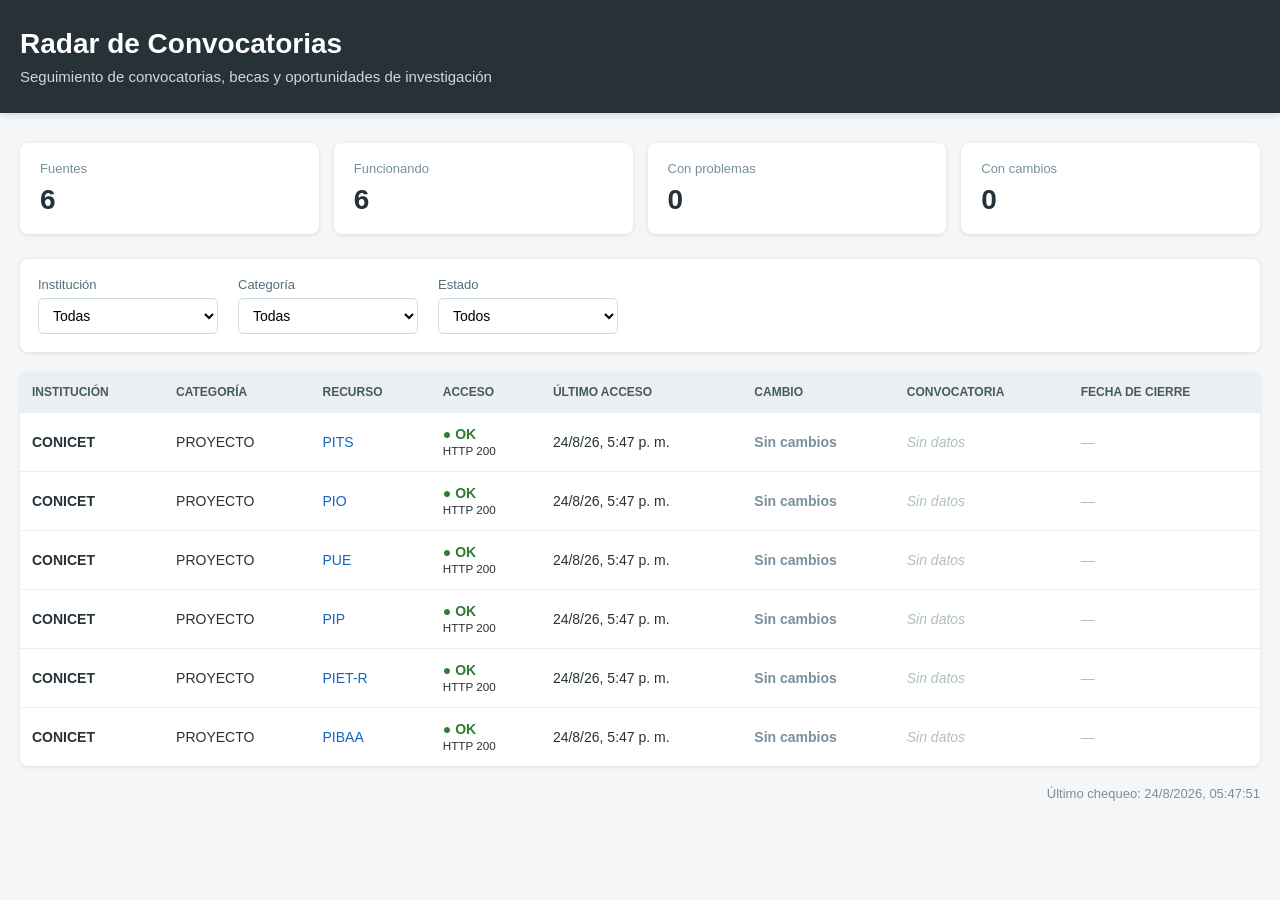
==== web/index.html @ c3f6b5f7 "commit inicial" ====
<!DOCTYPE html>
<html lang="es">

<head>
    <meta charset="UTF-8">

    <meta name="viewport" content="width=device-width, initial-scale=1.0">

    <title>Radar de Convocatorias</title>

    <link rel="stylesheet" href="style.css">
</head>

<body>

    <header>
        <div class="header-content">
            <h1>Radar de Convocatorias</h1>

            <p>
                Seguimiento de convocatorias, becas y oportunidades
                de investigación
            </p>
        </div>
    </header>


    <main>

        <!-- =====================================================
         Resumen
         ===================================================== -->

        <section class="resumen">

            <div class="resumen-card">
                <span class="resumen-label">
                    Fuentes
                </span>

                <strong id="total-fuentes">
                    -
                </strong>
            </div>


            <div class="resumen-card">
                <span class="resumen-label">
                    Funcionando
                </span>

                <strong id="fuentes-ok">
                    -
                </strong>
            </div>


            <div class="resumen-card">
                <span class="resumen-label">
                    Con problemas
                </span>

                <strong id="fuentes-error">
                    -
                </strong>
            </div>


            <div class="resumen-card">
                <span class="resumen-label">
                    Con cambios
                </span>

                <strong id="fuentes-cambio">
                    -
                </strong>
            </div>

        </section>


        <!-- =====================================================
         Filtros
         ===================================================== -->

        <section class="filtros">

            <label>
                Institución

                <select id="filtro-institucion">
                    <option value="">
                        Todas
                    </option>
                </select>
            </label>


            <label>
                Categoría

                <select id="filtro-categoria">
                    <option value="">
                        Todas
                    </option>
                </select>
            </label>


            <label>
                Estado

                <select id="filtro-estado">
                    <option value="">
                        Todos
                    </option>

                    <option value="ok">
                        Funcionando
                    </option>

                    <option value="error">
                        Con problemas
                    </option>

                    <option value="cambio">
                        Con cambios
                    </option>
                </select>
            </label>

        </section>


        <!-- =====================================================
         Tabla
         ===================================================== -->

        <section class="tabla-container">

            <table>

                <thead>

                    <tr>

                        <th>
                            Institución
                        </th>

                        <th>
                            Categoría
                        </th>

                        <th>
                            Recurso
                        </th>

                        <th>
                            Acceso
                        </th>

                        <th>
                            Último acceso
                        </th>

                        <th>
                            Cambio
                        </th>

                        <!-- IA -->

                        <th>
                            Convocatoria
                        </th>

                        <th>
                            Fecha de cierre
                        </th>

                    </tr>

                </thead>

                <tbody id="tabla-resultados">

                    <tr>
                        <td colspan="8" class="cargando">
                            Cargando...
                        </td>
                    </tr>

                </tbody>

            </table>

        </section>


        <!-- =====================================================
         Información
         ===================================================== -->

        <section class="pie">

            <span id="ultima-actualizacion">
                -
            </span>

        </section>

    </main>


    <script src="app.js"></script>

</body>

</html>
---- web/style.css ----
* {
    box-sizing: border-box;
}


body {
    margin: 0;

    font-family:
        Arial,
        Helvetica,
        sans-serif;

    background: #f4f6f8;

    color: #263238;
}


header {
    background: #263238;

    color: white;

    padding: 28px 20px;

    box-shadow:
        0 2px 6px rgba(0, 0, 0, 0.15);
}


.header-content {
    max-width: 1400px;

    margin: auto;
}


header h1 {
    margin: 0 0 8px 0;

    font-size: 28px;
}


header p {
    margin: 0;

    color: #cfd8dc;

    font-size: 15px;
}


main {
    max-width: 1400px;

    margin: 30px auto;

    padding: 0 20px;
}


/* ============================================================
   Resumen
   ============================================================ */

.resumen {
    display: grid;

    grid-template-columns:
        repeat(4, 1fr);

    gap: 15px;

    margin-bottom: 25px;
}


.resumen-card {
    background: white;

    border-radius: 8px;

    padding: 18px 20px;

    box-shadow:
        0 1px 4px rgba(0, 0, 0, 0.10);
}


.resumen-label {
    display: block;

    color: #78909c;

    font-size: 13px;

    margin-bottom: 8px;
}


.resumen-card strong {
    font-size: 28px;
}


/* ============================================================
   Filtros
   ============================================================ */

.filtros {
    display: flex;

    gap: 20px;

    background: white;

    padding: 18px;

    border-radius: 8px;

    margin-bottom: 20px;

    box-shadow:
        0 1px 4px rgba(0, 0, 0, 0.10);
}


.filtros label {
    display: flex;

    flex-direction: column;

    gap: 6px;

    font-size: 13px;

    color: #546e7a;
}


.filtros select {
    min-width: 180px;

    padding: 8px 10px;

    border:
        1px solid #cfd8dc;

    border-radius: 5px;

    background: white;

    font-size: 14px;
}


/* ============================================================
   Tabla
   ============================================================ */

.tabla-container {
    background: white;

    border-radius: 8px;

    overflow-x: auto;

    box-shadow:
        0 1px 4px rgba(0, 0, 0, 0.10);
}


table {
    width: 100%;

    border-collapse: collapse;

    font-size: 14px;
}


thead {
    background: #eceff1;
}


th {
    text-align: left;

    padding: 13px 12px;

    color: #455a64;

    font-size: 12px;

    text-transform: uppercase;

    white-space: nowrap;
}


td {
    padding: 13px 12px;

    border-top:
        1px solid #eceff1;

    vertical-align: middle;
}


tbody tr:hover {
    background: #fafafa;
}


/* ============================================================
   Estados
   ============================================================ */

.estado {
    display: inline-flex;

    align-items: center;

    gap: 6px;

    font-weight: bold;

    white-space: nowrap;
}


.estado-ok {
    color: #2e7d32;
}


.estado-error {
    color: #c62828;
}


.estado-cambio {
    color: #ef6c00;
}


.estado-sin-cambio {
    color: #78909c;
}


/* ============================================================
   Enlaces
   ============================================================ */

a {
    color: #1565c0;

    text-decoration: none;
}


a:hover {
    text-decoration: underline;
}


/* ============================================================
   Campos de IA
   ============================================================ */

.ia-pendiente {
    color: #b0bec5;

    font-style: italic;

    white-space: nowrap;
}


.fecha {
    white-space: nowrap;
}


.badge {
    display: inline-block;

    padding: 4px 8px;

    border-radius: 12px;

    font-size: 12px;

    font-weight: bold;
}


.badge-pendiente {
    background: #eceff1;

    color: #78909c;
}


.badge-fecha {
    display: inline-block;

    padding: 4px 8px;

    border-radius: 12px;

    font-size: 12px;

    font-weight: bold;

    background: #e8f5e9;

    color: #2e7d32;

    border: 1px solid #c8e6c9;
}


/* ============================================================
   Cargando
   ============================================================ */

.cargando {
    text-align: center;

    padding: 40px;

    color: #78909c;
}


/* ============================================================
   Pie
   ============================================================ */

.pie {
    margin-top: 20px;

    color: #78909c;

    font-size: 13px;

    text-align: right;
}


/* ============================================================
   Responsive
   ============================================================ */

@media (max-width: 900px) {

    .resumen {
        grid-template-columns:
            repeat(2, 1fr);
    }

}


@media (max-width: 600px) {

    .resumen {
        grid-template-columns: 1fr;
    }

    .filtros {
        flex-direction: column;
    }

}
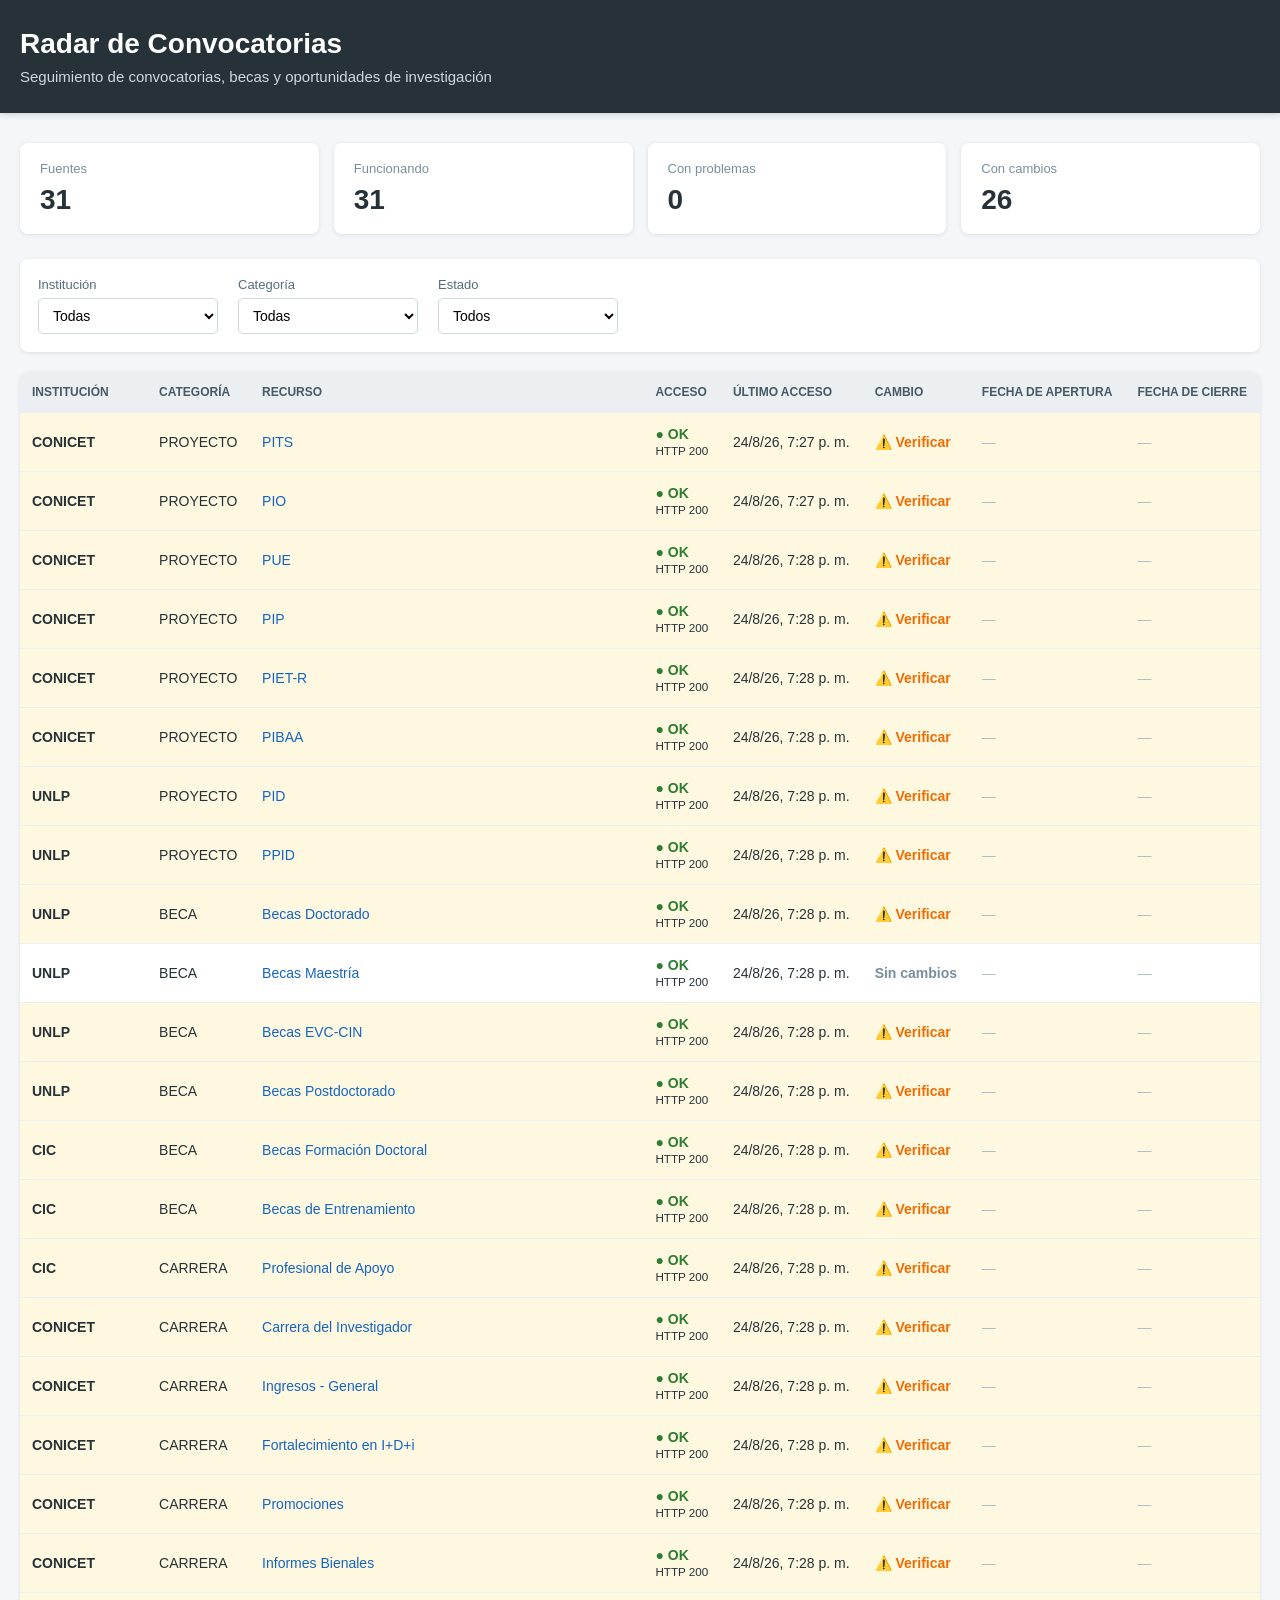
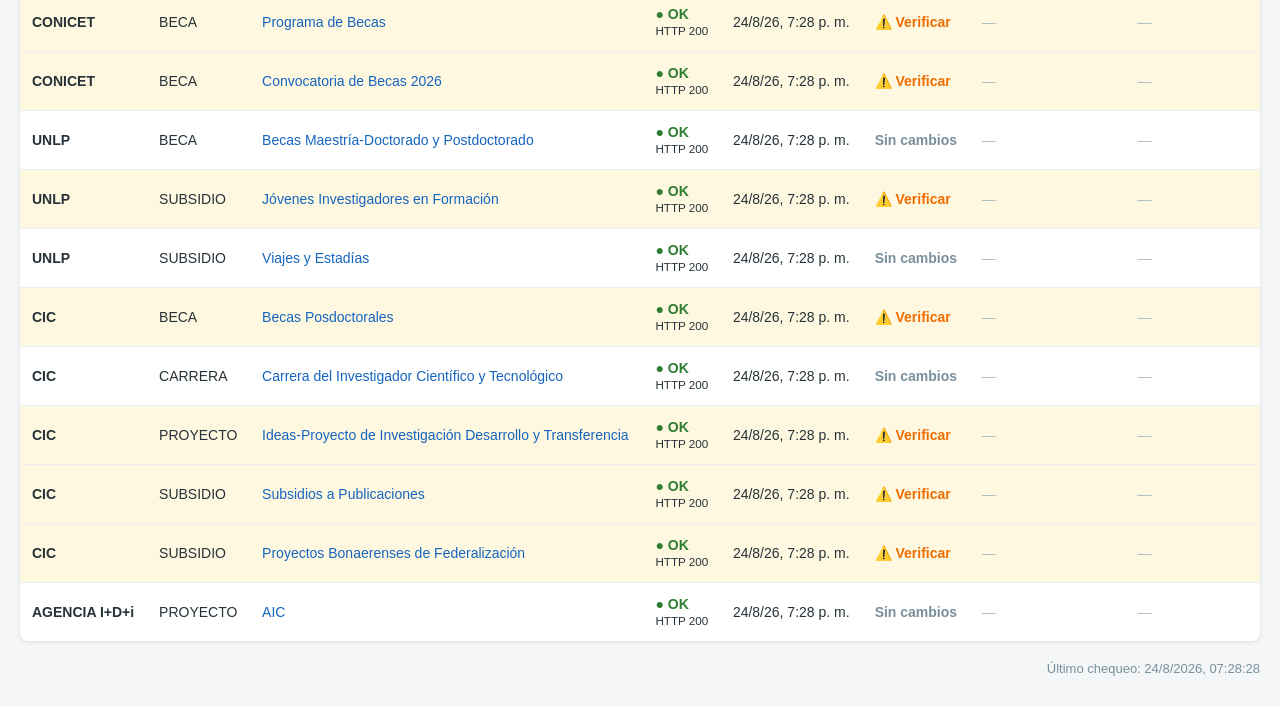
==== commit 632be026: "refactor: sistema simplificado con Google Sheets, sin IA" ====
--- a/web/index.html
+++ b/web/index.html
@@ -168,10 +168,8 @@
                             Cambio
                         </th>
 
-                        <!-- IA -->
-
-                        <th>
-                            Convocatoria
+                        <th>
+                            Fecha de apertura
                         </th>
 
                         <th>
--- a/web/style.css
+++ b/web/style.css
@@ -253,6 +253,16 @@
 }
 
 
+/* Fila con alerta de cambio de contenido */
+.fila-alerta {
+    background: #fff8e1 !important;
+}
+
+.fila-alerta:hover {
+    background: #fff3e0 !important;
+}
+
+
 /* ============================================================
    Enlaces
    ============================================================ */
